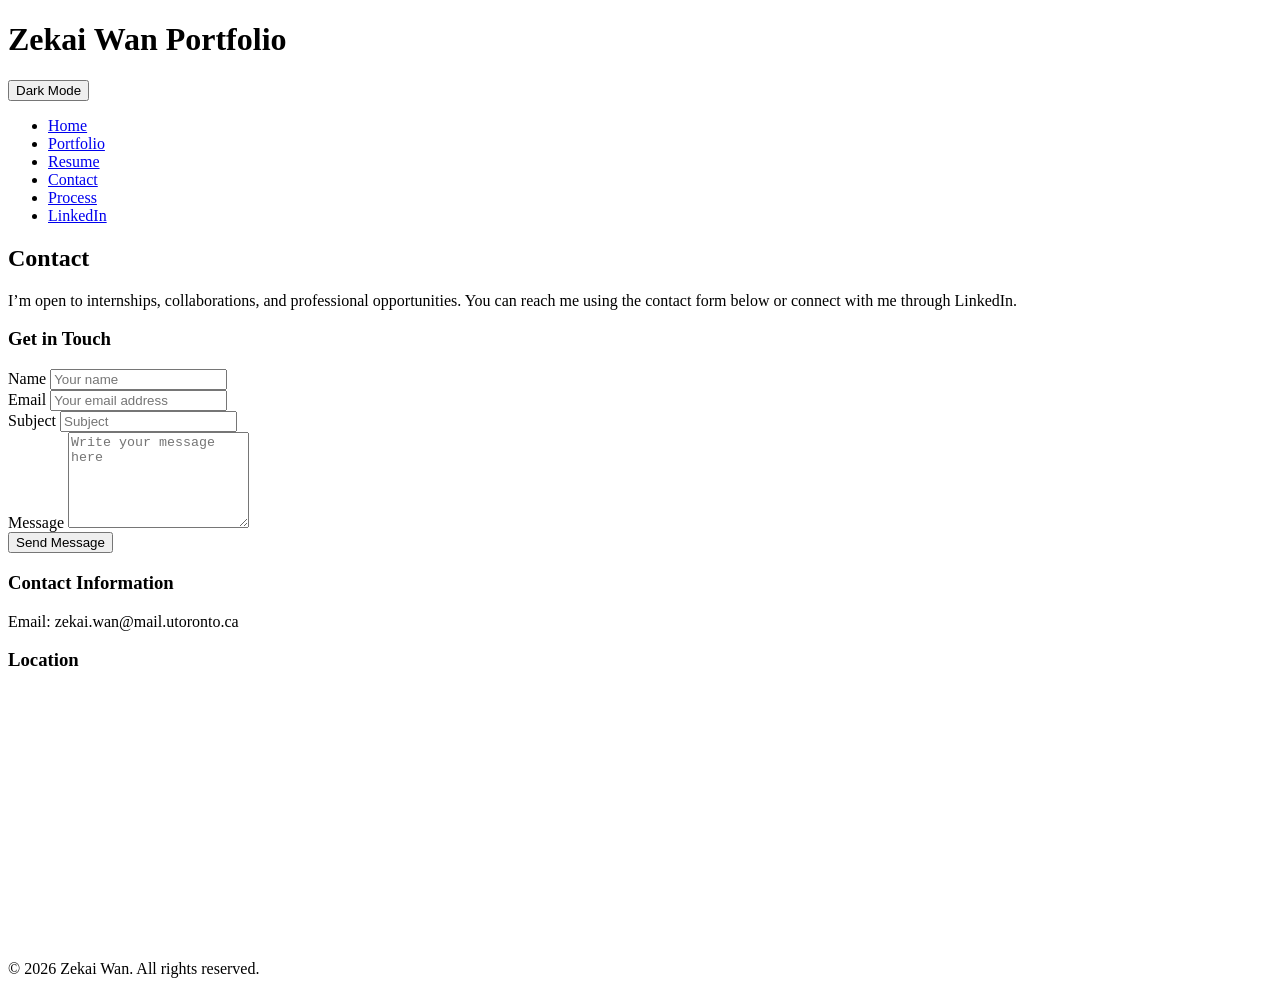
==== contact.html @ c3a79fe2 "Add files via upload" ====
<!DOCTYPE html>
<html lang="en">
<head>
  <meta charset="UTF-8">
  <meta name="viewport" content="width=device-width, initial-scale=1.0">
  <title>Contact | Zekai Wan Portfolio</title>
  <link rel="stylesheet" href="css/styles.css">
</head>
<body>
  <header class="site-header">
    <div class="container header-container">
      <h1 class="site-title">Zekai Wan Portfolio</h1>

      <button id="darkModeToggle" class="dark-mode-button" type="button">Dark Mode</button>

      <nav class="site-nav" aria-label="Main navigation">
        <ul class="nav-list">
          <li><a href="index.html" class="nav-link">Home</a></li>
          <li><a href="portfolio.html" class="nav-link">Portfolio</a></li>
          <li><a href="resume.html" class="nav-link">Resume</a></li>
          <li><a href="contact.html" class="nav-link active">Contact</a></li>
          <li><a href="process.html" class="nav-link">Process</a></li>
          <li>
            <a href="https://www.linkedin.com/in/zekai-wan-b24306228/" class="nav-link" target="_blank" rel="noopener noreferrer">
              LinkedIn
            </a>
          </li>
        </ul>
      </nav>
    </div>
  </header>

  <main>
    <section class="contact-page">
      <div class="container">
        <h2 class="section-title">Contact</h2>
        <p class="contact-intro">
          I’m open to internships, collaborations, and professional opportunities.
          You can reach me using the contact form below or connect with me through LinkedIn.
        </p>

        <div class="contact-layout">
          <section class="contact-form-section">
            <h3>Get in Touch</h3>

            <form class="contact-form" action="#" method="post">
              <div class="form-group">
                <label for="name">Name</label>
                <input type="text" id="name" name="name" placeholder="Your name" required>
              </div>

              <div class="form-group">
                <label for="email">Email</label>
                <input type="email" id="email" name="email" placeholder="Your email address" required>
              </div>

              <div class="form-group">
                <label for="subject">Subject</label>
                <input type="text" id="subject" name="subject" placeholder="Subject" required>
              </div>

              <div class="form-group">
                <label for="message">Message</label>
                <textarea id="message" name="message" rows="6" placeholder="Write your message here" required></textarea>
              </div>

              <button type="submit" class="button primary-button">Send Message</button>
            </form>
          </section>

          <aside class="contact-info-section">
            <h3>Contact Information</h3>
            <p>Email: zekai.wan@mail.utoronto.ca</p>

            <div class="media-embed">
              <h3>Location</h3>
              <iframe
                src="https://www.google.com/maps?q=University%20of%20Toronto%20Mississauga&output=embed"
                width="100%"
                height="250"
                style="border:0;"
                allowfullscreen=""
                loading="lazy"
                referrerpolicy="no-referrer-when-downgrade"
                title="Map showing University of Toronto Mississauga"
              ></iframe>
            </div>
          </aside>
        </div>
      </div>
    </section>
  </main>

  <footer class="site-footer">
    <div class="container footer-container">
      <p>&copy; 2026 Zekai Wan. All rights reserved.</p>
    </div>
  </footer>

  <script src="js/script.js"></script>
</body>
</html>
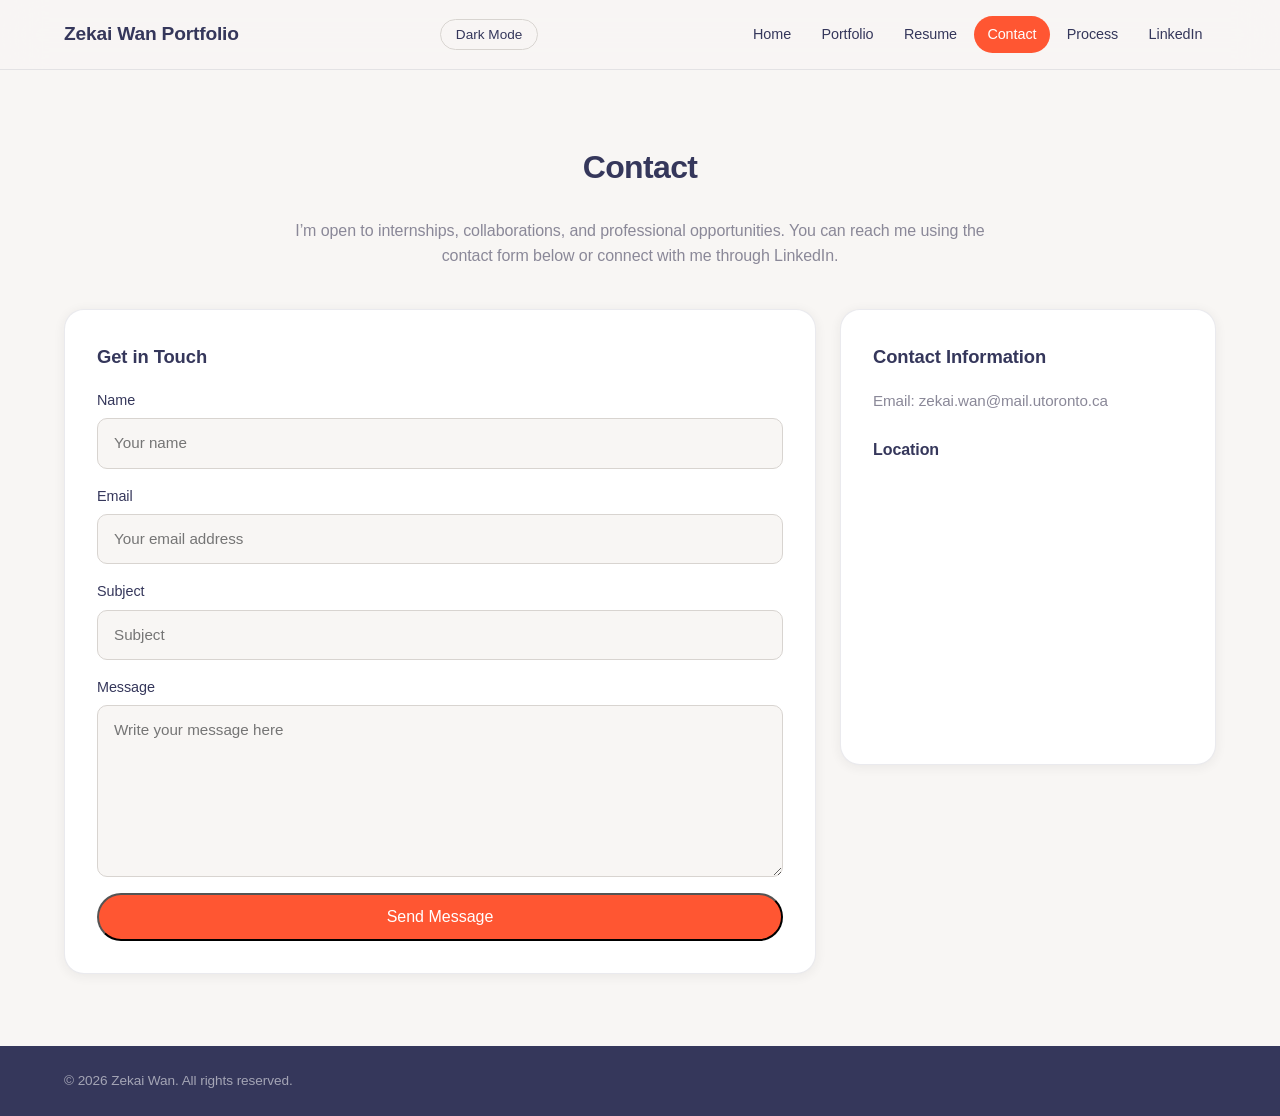
==== commit 5a7a4e50: "contact.html" ====
--- a/contact.html
+++ b/contact.html
@@ -4,7 +4,7 @@
   <meta charset="UTF-8">
   <meta name="viewport" content="width=device-width, initial-scale=1.0">
   <title>Contact | Zekai Wan Portfolio</title>
-  <link rel="stylesheet" href="css/styles.css">
+  <link rel="stylesheet" href="styles.css">
 </head>
 <body>
   <header class="site-header">
@@ -97,6 +97,6 @@
     </div>
   </footer>
 
-  <script src="js/script.js"></script>
+  <script src="script.js"></script>
 </body>
-</html>+</html>
--- a/styles.css
+++ b/styles.css
@@ -0,0 +1,1040 @@
+@import url('https://fonts.googleapis.com/css2?family=DM+Sans:ital,opsz,wght@0,9..40,400;0,9..40,500;0,9..40,700;1,9..40,400&display=swap');
+
+:root {
+  --color-navy:         #35375B;
+  --color-orange:       #FF5632;
+  --color-dark:         #2B2727;
+
+  --color-green:        #00BE7C;
+  --color-pink:         #FF3257;
+  --color-grey:         #EFEFEF;
+  --color-brown:        #B15224;
+  --color-cream:        #F0E7DF;
+
+  --bg-base:            #F8F6F4;
+  --bg-surface:         #FFFFFF;
+  --bg-muted:           #F0E7DF;
+  --bg-header:          rgba(248, 246, 244, 0.9);
+
+  --accent:             #FF5632;
+  --accent-hover:       #e0401e;
+  --accent-soft:        rgba(255, 86, 50, 0.12);
+
+  --text-primary:       #2B2727;
+  --text-secondary:     #35375B;
+  --text-muted:         #8a8898;
+
+  --border:             rgba(53, 55, 91, 0.1);
+  --border-input:       #d8d4d0;
+
+  --shadow-card:        0 0.125rem 0.75rem rgba(43, 39, 39, 0.07);
+
+  --radius-card:        1.25rem;
+  --radius-pill:        2rem;
+  --radius-input:       0.625rem;
+
+  --font-main: "Nimbus Sans", "DM Sans", "Helvetica Neue", sans-serif;
+}
+
+* {
+  box-sizing: border-box;
+  margin: 0;
+  padding: 0;
+}
+
+html {
+  font-size: 100%;
+  -webkit-font-smoothing: antialiased;
+  -moz-osx-font-smoothing: grayscale;
+  text-rendering: optimizeLegibility;
+}
+
+body {
+  font-family: var(--font-main);
+  font-size: 1rem;
+  line-height: 1.6;
+  letter-spacing: -0.005em;
+  background-color: var(--bg-base);
+  color: var(--text-primary);
+}
+
+img {
+  display: block;
+  max-width: 100%;
+  height: auto;
+}
+
+a {
+  color: inherit;
+  text-decoration: none;
+}
+
+.skip-link {
+  position: absolute;
+  top: -100%;
+  left: 1rem;
+  background-color: var(--accent);
+  color: #ffffff;
+  padding: 0.5rem 1rem;
+  border-radius: var(--radius-pill);
+  font-size: 0.9rem;
+  font-weight: 500;
+  z-index: 9999;
+  transition: top 0.2s ease;
+}
+
+.skip-link:focus {
+  top: 1rem;
+}
+
+ul {
+  list-style: none;
+}
+
+.container {
+  width: 90%;
+  max-width: 75rem;
+  margin: 0 auto;
+}
+
+.section-title {
+  font-size: 2rem;
+  font-weight: 700;
+  letter-spacing: -0.02em;
+  margin-bottom: 1.5rem;
+  text-align: center;
+  color: var(--color-navy);
+}
+
+.button {
+  display: inline-block;
+  font-family: var(--font-main);
+  font-size: 1rem;
+  font-weight: 500;
+  letter-spacing: 0;
+  padding: 0.8rem 1.5rem;
+  border-radius: var(--radius-pill);
+  transition: background-color 0.2s ease, color 0.2s ease,
+              transform 0.2s ease, box-shadow 0.2s ease;
+}
+
+.button:hover,
+.button:focus {
+  transform: translateY(-0.1rem);
+  box-shadow: 0 0.25rem 0.75rem rgba(255, 86, 50, 0.25);
+}
+
+.primary-button {
+  background-color: var(--accent);
+  color: #ffffff;
+}
+
+.primary-button:hover,
+.primary-button:focus {
+  background-color: var(--accent-hover);
+}
+
+.secondary-button {
+  background-color: var(--bg-muted);
+  color: var(--color-navy);
+  border: 0.0625rem solid var(--border-input);
+}
+
+.secondary-button:hover,
+.secondary-button:focus {
+  background-color: var(--color-cream);
+}
+
+
+.site-header {
+  background-color: var(--bg-header);
+  backdrop-filter: saturate(180%) blur(1.25rem);
+  -webkit-backdrop-filter: saturate(180%) blur(1.25rem);
+  padding: 1rem 0;
+  border-bottom: 0.0625rem solid var(--border);
+  position: sticky;
+  top: 0;
+  z-index: 100;
+}
+
+.header-container {
+  display: flex;
+  justify-content: space-between;
+  align-items: center;
+  gap: 1.5rem;
+  flex-wrap: wrap;
+}
+
+.site-title {
+  font-size: 1.2rem;
+  font-weight: 700;
+  letter-spacing: -0.01em;
+  color: var(--color-navy);
+}
+
+.nav-list {
+  display: flex;
+  gap: 0.2rem;
+  flex-wrap: wrap;
+}
+
+.nav-link {
+  display: inline-block;
+  padding: 0.45rem 0.85rem;
+  border-radius: var(--radius-pill);
+  font-size: 0.9rem;
+  font-weight: 400;
+  color: var(--color-navy);
+  transition: background-color 0.2s ease, color 0.2s ease;
+}
+
+.nav-link:hover,
+.nav-link:focus {
+  background-color: var(--accent-soft);
+  color: var(--accent);
+}
+
+.nav-link.active {
+  background-color: var(--accent);
+  color: #ffffff;
+  font-weight: 500;
+}
+
+.dark-mode-button {
+  font-family: var(--font-main);
+  font-size: 0.85rem;
+  font-weight: 500;
+  padding: 0.45rem 0.9rem;
+  border-radius: var(--radius-pill);
+  border: 0.0625rem solid var(--border-input);
+  background-color: transparent;
+  color: var(--color-navy);
+  cursor: pointer;
+  transition: background-color 0.2s ease, color 0.2s ease;
+}
+
+.dark-mode-button:hover,
+.dark-mode-button:focus-visible {
+  background-color: var(--accent-soft);
+  color: var(--accent);
+  border-color: var(--accent);
+  outline: 2px solid var(--accent);
+  outline-offset: 2px;
+}
+
+
+.hero {
+  padding: 5rem 0;
+}
+
+.hero-container {
+  display: flex;
+  align-items: center;
+  justify-content: space-between;
+  gap: 3rem;
+}
+
+.hero-text {
+  flex: 1;
+}
+
+.intro-text {
+  font-size: 0.85rem;
+  font-weight: 500;
+  letter-spacing: 0.08em;
+  text-transform: uppercase;
+  margin-bottom: 0.75rem;
+  color: var(--accent);
+}
+
+.hero-title {
+  font-size: 2.75rem;
+  font-weight: 700;
+  line-height: 1.1;
+  letter-spacing: -0.03em;
+  margin-bottom: 1.25rem;
+  color: var(--color-navy);
+}
+
+.hero-description {
+  font-size: 1.05rem;
+  font-weight: 400;
+  line-height: 1.7;
+  max-width: 37.5rem;
+  margin-bottom: 1.75rem;
+  color: var(--text-muted);
+}
+
+.hero-buttons {
+  display: flex;
+  gap: 0.75rem;
+  flex-wrap: wrap;
+}
+
+.hero-image {
+  flex: 1;
+  display: flex;
+  justify-content: center;
+}
+
+.hero-image img {
+  width: 100%;
+  max-width: 20rem;
+  border-radius: 1.75rem;
+  object-fit: cover;
+  background-color: var(--bg-muted);
+  box-shadow: 0 0.5rem 2rem rgba(53, 55, 91, 0.15);
+}
+
+
+.highlights {
+  padding: 3.5rem 0;
+}
+
+.highlight-grid {
+  display: grid;
+  grid-template-columns: repeat(3, 1fr);
+  gap: 1.25rem;
+}
+
+.highlight-card {
+  background-color: var(--bg-surface);
+  padding: 1.75rem;
+  border-radius: var(--radius-card);
+  text-align: left;
+  border: 0.0625rem solid var(--border);
+  box-shadow: var(--shadow-card);
+}
+
+.highlight-card h3 {
+  font-size: 1.1rem;
+  font-weight: 700;
+  letter-spacing: -0.01em;
+  margin-bottom: 0.6rem;
+  color: var(--color-navy);
+}
+
+.highlight-card p {
+  font-size: 0.95rem;
+  line-height: 1.6;
+  color: var(--text-muted);
+}
+
+.featured-projects {
+  padding: 3.5rem 0;
+}
+
+.project-grid {
+  display: grid;
+  grid-template-columns: repeat(3, 1fr);
+  gap: 1.25rem;
+  align-items: stretch;
+}
+
+.project-card {
+  background-color: var(--bg-surface);
+  padding: 1.25rem;
+  border-radius: var(--radius-card);
+  border: 0.0625rem solid var(--border);
+  box-shadow: var(--shadow-card);
+  display: flex;
+  flex-direction: column;
+}
+
+.project-card img {
+  width: 100%;
+  height: 13rem;
+  object-fit: cover;
+  object-position: center;
+  border-radius: 1rem;
+  margin-bottom: 1rem;
+  background-color: var(--bg-muted);
+}
+
+.project-card h3 {
+  font-size: 1rem;
+  font-weight: 700;
+  letter-spacing: -0.01em;
+  margin-bottom: 0.5rem;
+  color: var(--color-navy);
+}
+
+.project-card p {
+  font-size: 0.9rem;
+  line-height: 1.6;
+  color: var(--text-muted);
+  margin-bottom: 1rem;
+}
+
+.project-link {
+  display: inline-block;
+  font-size: 0.9rem;
+  font-weight: 700;
+  color: var(--accent);
+  margin-top: auto;
+}
+
+.project-link:hover,
+.project-link:focus {
+  text-decoration: underline;
+}
+
+
+.callout {
+  padding: 3rem 0 5rem;
+}
+
+.callout-container {
+  background-color: var(--color-navy);
+  padding: 3rem 2rem;
+  border-radius: 2rem;
+  text-align: center;
+  color: #ffffff;
+}
+
+.callout-container .section-title {
+  color: #ffffff;
+  font-size: 1.75rem;
+}
+
+.callout-container p {
+  font-size: 1rem;
+  margin-bottom: 1.5rem;
+  color: rgba(255, 255, 255, 0.7);
+}
+
+.callout-container .primary-button {
+  background-color: var(--accent);
+  color: #ffffff;
+}
+
+.callout-container .primary-button:hover {
+  background-color: var(--accent-hover);
+}
+
+.portfolio-page {
+  padding: 4.5rem 0;
+}
+
+.portfolio-intro {
+  max-width: 45rem;
+  margin: 0 auto 2.5rem;
+  text-align: center;
+  font-size: 1rem;
+  color: var(--text-muted);
+}
+
+.portfolio-grid {
+  display: grid;
+  grid-template-columns: repeat(2, 1fr);
+  gap: 1.5rem;
+}
+
+.portfolio-card {
+  background-color: var(--bg-surface);
+  border-radius: var(--radius-card);
+  overflow: hidden;
+  border: 0.0625rem solid var(--border);
+  box-shadow: var(--shadow-card);
+  display: flex;
+  flex-direction: column;
+}
+
+.portfolio-card img {
+  width: 100%;
+  height: 16rem;
+  object-fit: cover;
+  object-position: center;
+  background-color: var(--bg-muted);
+}
+
+.portfolio-card-content {
+  padding: 1.75rem;
+}
+
+.portfolio-card-content h3 {
+  font-size: 1.2rem;
+  font-weight: 700;
+  letter-spacing: -0.02em;
+  margin-bottom: 0.6rem;
+  color: var(--color-navy);
+}
+
+.portfolio-card-content h4 {
+  font-size: 0.75rem;
+  font-weight: 700;
+  letter-spacing: 0.08em;
+  text-transform: uppercase;
+  color: var(--accent);
+  margin-top: 1.1rem;
+  margin-bottom: 0.4rem;
+}
+
+.portfolio-card-content p {
+  font-size: 0.95rem;
+  line-height: 1.65;
+  color: var(--text-muted);
+  margin-bottom: 0.5rem;
+}
+
+.project-actions {
+  display: flex;
+  flex-wrap: wrap;
+  gap: 0.75rem;
+  margin-top: 1.25rem;
+}
+
+.project-button {
+  display: inline-block;
+  padding: 0.65rem 1.1rem;
+  border-radius: var(--radius-pill);
+  background-color: var(--accent);
+  color: #ffffff;
+  font-family: var(--font-main);
+  font-size: 0.9rem;
+  font-weight: 500;
+  transition: background-color 0.2s ease;
+}
+
+.project-button:hover,
+.project-button:focus {
+  background-color: var(--accent-hover);
+}
+
+.contact-page {
+  padding: 4.5rem 0;
+}
+
+.contact-intro {
+  max-width: 43.75rem;
+  margin: 0 auto 2.5rem;
+  text-align: center;
+  font-size: 1rem;
+  color: var(--text-muted);
+}
+
+.contact-layout {
+  display: grid;
+  grid-template-columns: 2fr 1fr;
+  gap: 1.5rem;
+  align-items: start;
+}
+
+.contact-form-section,
+.contact-info-section {
+  background-color: var(--bg-surface);
+  padding: 2rem;
+  border-radius: var(--radius-card);
+  border: 0.0625rem solid var(--border);
+  box-shadow: var(--shadow-card);
+}
+
+.contact-form-section h3,
+.contact-info-section h3 {
+  margin-bottom: 1.1rem;
+  font-size: 1.15rem;
+  font-weight: 700;
+  color: var(--color-navy);
+}
+
+.contact-info-section p {
+  margin-bottom: 0.85rem;
+  font-size: 0.95rem;
+  color: var(--text-muted);
+}
+
+.contact-info-section a {
+  color: var(--accent);
+}
+
+.contact-info-section a:hover,
+.contact-info-section a:focus {
+  text-decoration: underline;
+}
+
+.contact-form {
+  display: flex;
+  flex-direction: column;
+  gap: 1rem;
+}
+
+.form-group {
+  display: flex;
+  flex-direction: column;
+}
+
+.form-group label {
+  margin-bottom: 0.4rem;
+  font-size: 0.9rem;
+  font-weight: 500;
+  color: var(--color-navy);
+}
+
+.form-group input,
+.form-group textarea {
+  font: inherit;
+  font-size: 0.95rem;
+  padding: 0.75rem 1rem;
+  border: 0.0625rem solid var(--border-input);
+  border-radius: var(--radius-input);
+  background-color: var(--bg-base);
+  color: var(--text-primary);
+  transition: border-color 0.2s ease, box-shadow 0.2s ease;
+}
+
+.form-group input:focus,
+.form-group textarea:focus {
+  outline: none;
+  border-color: var(--accent);
+  box-shadow: 0 0 0 0.2rem rgba(255, 86, 50, 0.15);
+  background-color: #ffffff;
+}
+
+.media-embed {
+  margin-top: 1.5rem;
+}
+
+.media-embed h3 {
+  font-size: 1rem;
+  font-weight: 700;
+  margin-bottom: 0.75rem;
+  color: var(--color-navy);
+}
+
+.contact-note {
+  margin-top: 1.5rem;
+  text-align: center;
+  font-size: 0.9rem;
+  color: var(--text-muted);
+}
+
+.process-page,
+.content-page {
+  padding: 4.5rem 0;
+}
+
+.process-intro,
+.content-intro {
+  max-width: 45rem;
+  margin: 0 auto 2.5rem;
+  text-align: center;
+  font-size: 1rem;
+  color: var(--text-muted);
+}
+
+.process-section,
+.content-section {
+  background-color: var(--bg-surface);
+  padding: 2rem;
+  border-radius: var(--radius-card);
+  border: 0.0625rem solid var(--border);
+  box-shadow: var(--shadow-card);
+  margin-bottom: 1.5rem;
+}
+
+.process-section h3,
+.content-section h3 {
+  font-size: 1.15rem;
+  font-weight: 700;
+  margin-bottom: 1rem;
+  color: var(--color-navy);
+}
+
+.process-section p,
+.content-section p {
+  font-size: 0.95rem;
+  line-height: 1.7;
+  color: var(--text-muted);
+  margin-bottom: 0.85rem;
+}
+
+.date-range {
+  font-size: 0.875rem;
+  color: var(--text-muted);
+}
+
+.palette-heading {
+  margin-top: 1.25rem;
+  margin-bottom: 0.75rem;
+  font-size: 1rem;
+  font-weight: 700;
+  color: var(--color-navy);
+}
+
+.wireframe-grid {
+  display: grid;
+  grid-template-columns: repeat(2, 1fr);
+  gap: 1.25rem;
+  margin-top: 1.5rem;
+}
+
+.wireframe-card {
+  background-color: var(--bg-base);
+  padding: 1rem;
+  border-radius: 1.1rem;
+  text-align: center;
+  border: 0.0625rem solid var(--border);
+}
+
+.wireframe-card img {
+  width: 100%;
+  height: auto;
+  border-radius: 0.75rem;
+  background-color: var(--bg-muted);
+  margin-bottom: 0.75rem;
+}
+
+.wireframe-card figcaption {
+  font-size: 0.875rem;
+  color: var(--text-muted);
+}
+
+.reference-list {
+  padding-left: 1.25rem;
+}
+
+.reference-list li {
+  margin-bottom: 0.75rem;
+  font-size: 0.95rem;
+  color: var(--text-muted);
+}
+
+.palette-grid {
+  display: grid;
+  grid-template-columns: repeat(3, 1fr);
+  gap: 1rem;
+}
+
+.palette-swatch {
+  display: flex;
+  flex-direction: column;
+  border-radius: 0.875rem;
+  overflow: hidden;
+  border: 0.0625rem solid var(--border);
+  background-color: var(--bg-base);
+  box-shadow: var(--shadow-card);
+}
+
+.swatch-block {
+  height: 5rem;
+  width: 100%;
+  flex-shrink: 0;
+}
+
+.swatch-block--bordered {
+  border-bottom: 0.0625rem solid var(--border-input);
+}
+
+.swatch-info {
+  display: flex;
+  flex-direction: column;
+  gap: 0.2rem;
+  padding: 0.75rem 0.875rem;
+}
+
+.swatch-name {
+  font-size: 0.875rem;
+  font-weight: 700;
+  color: var(--text-primary);
+  letter-spacing: -0.01em;
+}
+
+.swatch-hex {
+  font-size: 0.8rem;
+  font-family: "Courier New", monospace;
+  color: var(--accent);
+  letter-spacing: 0.02em;
+}
+
+.swatch-role {
+  font-size: 0.775rem;
+  color: var(--text-muted);
+}
+
+.dark-mode .palette-swatch {
+  background-color: var(--bg-surface);
+  border-color: var(--border);
+}
+
+.dark-mode .swatch-name {
+  color: var(--text-primary);
+}
+
+.dark-mode .palette-heading {
+  color: #f0eeee;
+}
+
+.site-footer {
+  background-color: var(--color-navy);
+  padding: 1.5rem 0;
+}
+
+.footer-container {
+  display: flex;
+  justify-content: space-between;
+  align-items: center;
+  gap: 1rem;
+  flex-wrap: wrap;
+}
+
+.footer-container p {
+  font-size: 0.85rem;
+  color: rgba(255, 255, 255, 0.55);
+}
+
+.site-footer a {
+  color: rgba(255, 255, 255, 0.7);
+}
+
+.site-footer a:hover,
+.site-footer a:focus {
+  color: #ffffff;
+  text-decoration: underline;
+}
+
+@media (max-width: 62rem) {
+  .hero-container {
+    flex-direction: column;
+    text-align: center;
+  }
+
+  .hero-description {
+    margin-left: auto;
+    margin-right: auto;
+  }
+
+  .hero-buttons {
+    justify-content: center;
+  }
+
+  .highlight-grid,
+  .project-grid {
+    grid-template-columns: repeat(2, 1fr);
+  }
+
+  .portfolio-grid {
+    grid-template-columns: 1fr;
+  }
+
+  .contact-layout {
+    grid-template-columns: 1fr;
+  }
+
+  .palette-grid {
+    grid-template-columns: repeat(2, 1fr);
+  }
+}
+
+@media (max-width: 48rem) {
+  .site-title {
+    font-size: 1.1rem;
+    text-align: center;
+    width: 100%;
+  }
+
+  .header-container {
+    flex-direction: column;
+    align-items: center;
+  }
+
+  .nav-list {
+    flex-direction: column;
+    width: 100%;
+  }
+
+  .nav-link {
+    width: 100%;
+    text-align: center;
+    padding: 0.3rem 0.85rem;
+  }
+
+  .hero {
+    padding: 2.5rem 0;
+  }
+
+  .hero-title {
+    font-size: 2.1rem;
+  }
+
+  .hero-description {
+    font-size: 1rem;
+  }
+
+  .hero-image img {
+    max-width: 15rem;
+  }
+
+  .highlight-grid,
+  .project-grid,
+  .portfolio-grid,
+  .wireframe-grid,
+  .palette-grid {
+    grid-template-columns: 1fr;
+  }
+
+  .section-title {
+    font-size: 1.6rem;
+  }
+
+  .button {
+    width: 100%;
+    text-align: center;
+  }
+
+  .footer-container {
+    flex-direction: column;
+    text-align: center;
+  }
+
+  .project-actions {
+    flex-direction: column;
+  }
+
+  .project-button {
+    width: 100%;
+    text-align: center;
+  }
+
+  .process-section,
+  .content-section {
+    padding: 1.5rem;
+  }
+}
+
+@media (max-width: 23.4375rem) {
+  .container {
+    width: 92%;
+  }
+
+  .hero-title {
+    font-size: 1.75rem;
+  }
+
+  .section-title {
+    font-size: 1.4rem;
+  }
+
+  .highlight-card,
+  .project-card,
+  .portfolio-card-content,
+  .callout-container,
+  .contact-form-section,
+  .contact-info-section,
+  .process-section,
+  .content-section {
+    padding: 1.25rem;
+  }
+}
+
+
+.dark-mode {
+  --bg-base:        #1a1a2e;
+  --bg-surface:     #22223a;
+  --bg-muted:       #2a2a45;
+  --bg-header:      rgba(26, 26, 46, 0.92);
+
+  --accent:         #FF5632;
+  --accent-hover:   #e0401e;
+  --accent-soft:    rgba(255, 86, 50, 0.15);
+
+  --text-primary:   #f0eeee;
+  --text-secondary: #b8b6cc;
+  --text-muted:     #8a88a8;
+
+  --border:         rgba(255, 255, 255, 0.08);
+  --border-input:   #3a3a5a;
+
+  --shadow-card:    0 0.125rem 0.75rem rgba(0, 0, 0, 0.3);
+
+  background-color: var(--bg-base);
+  color: var(--text-primary);
+}
+
+.dark-mode .site-header {
+  background-color: var(--bg-header);
+  border-bottom-color: var(--border);
+}
+
+.dark-mode .site-title {
+  color: #f0eeee;
+}
+
+.dark-mode .nav-link {
+  color: var(--text-secondary);
+}
+
+.dark-mode .nav-link.active {
+  background-color: var(--accent);
+  color: #ffffff;
+}
+
+.dark-mode .dark-mode-button {
+  color: var(--text-secondary);
+  border-color: var(--border-input);
+}
+
+.dark-mode .dark-mode-button:hover {
+  background-color: var(--accent-soft);
+  color: var(--accent);
+}
+
+.dark-mode .highlight-card,
+.dark-mode .project-card,
+.dark-mode .portfolio-card,
+.dark-mode .contact-form-section,
+.dark-mode .contact-info-section,
+.dark-mode .process-section,
+.dark-mode .content-section {
+  background-color: var(--bg-surface);
+  border-color: var(--border);
+}
+
+.dark-mode .highlight-card h3,
+.dark-mode .project-card h3,
+.dark-mode .portfolio-card-content h3,
+.dark-mode .contact-form-section h3,
+.dark-mode .contact-info-section h3,
+.dark-mode .process-section h3,
+.dark-mode .content-section h3 {
+  color: #f0eeee;
+}
+
+.dark-mode .section-title {
+  color: #f0eeee;
+}
+
+.dark-mode .hero-title {
+  color: #f0eeee;
+}
+
+.dark-mode .callout-container {
+  background-color: #2a2a45;
+}
+
+.dark-mode .wireframe-card {
+  background-color: var(--bg-muted);
+  border-color: var(--border);
+}
+
+.dark-mode .form-group label {
+  color: #f0eeee;
+}
+
+.dark-mode .form-group input,
+.dark-mode .form-group textarea {
+  background-color: var(--bg-muted);
+  color: var(--text-primary);
+  border-color: var(--border-input);
+}
+
+.dark-mode .form-group input:focus,
+.dark-mode .form-group textarea:focus {
+  background-color: var(--bg-surface);
+  border-color: var(--accent);
+}
+
+.dark-mode .secondary-button {
+  background-color: var(--bg-muted);
+  color: var(--text-primary);
+  border-color: var(--border-input);
+}
